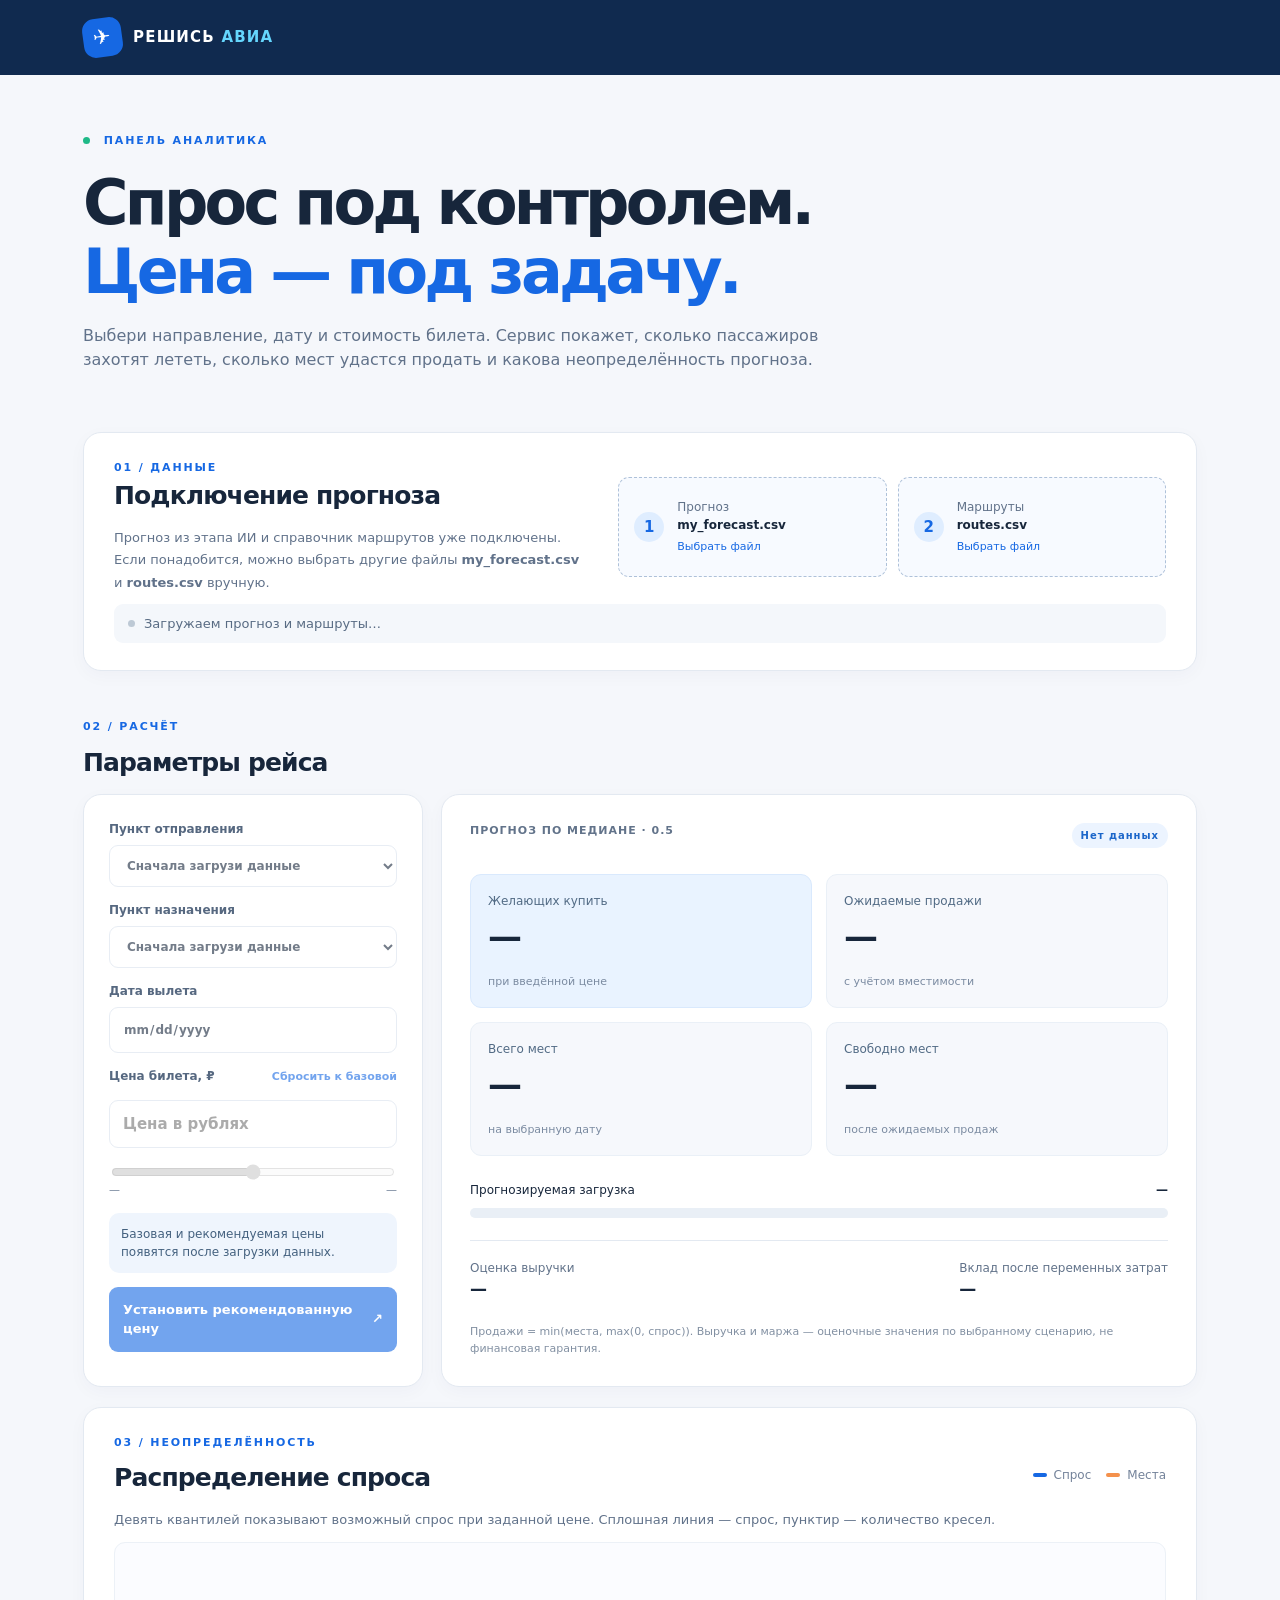
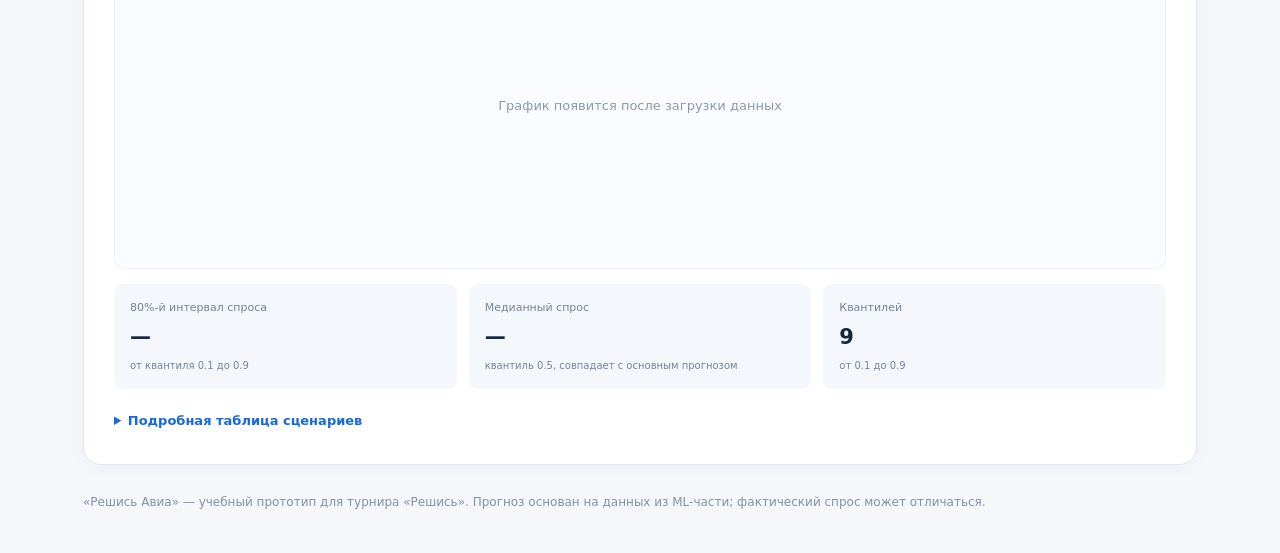
==== ЧДС_index.html @ 6caf4ee6 "Add files via upload" ====
<!doctype html>
<html lang="ru">
<head>
  <meta charset="utf-8">
  <meta name="viewport" content="width=device-width,initial-scale=1">
  <meta name="description" content="Решись Авиа — интерактивный прогноз спроса и продаж авиабилетов">
  <title>Решись Авиа · Динамическое ценообразование</title>
  <link rel="stylesheet" href="styles.css">
</head>
<body>
<header class="site-header">
  <div class="wrap head-inner">
    <a class="logo" href="#top" aria-label="Решись Авиа — главная"><span class="logo-icon">✈</span><span>РЕШИСЬ <strong>АВИА</strong></span></a>
  </div>
</header>
<main id="top" class="wrap">
  <section class="hero">
    <div class="eyebrow"><span class="dot"></span> ПАНЕЛЬ АНАЛИТИКА</div>
    <h1>Спрос под контролем.<br><span>Цена — под задачу.</span></h1>
    <p>Выбери направление, дату и стоимость билета. Сервис покажет, сколько пассажиров захотят лететь, сколько мест удастся продать и какова неопределённость прогноза.</p>
  </section>
  <section class="import-card" aria-labelledby="data-title">
    <div>
      <div class="section-kicker">01 / ДАННЫЕ</div>
      <h2 id="data-title">Подключение прогноза</h2>
      <p class="muted">Прогноз из этапа ИИ и справочник маршрутов уже подключены. Если понадобится, можно выбрать другие файлы <strong>my_forecast.csv</strong> и <strong>routes.csv</strong> вручную.</p>
    </div>
    <div class="upload-controls">
      <label class="upload" for="forecast-file"><span>1</span><span class="upload-text">Прогноз <strong>my_forecast.csv</strong><small id="forecast-name">Выбрать файл</small></span><input id="forecast-file" type="file" accept=".csv,text/csv"></label>
      <label class="upload" for="routes-file"><span>2</span><span class="upload-text">Маршруты <strong>routes.csv</strong><small id="routes-name">Выбрать файл</small></span><input id="routes-file" type="file" accept=".csv,text/csv"></label>
    </div>
    <div class="data-status" id="status" role="status" aria-live="polite"><span class="status-light"></span><span>Загружаем прогноз и маршруты…</span></div>
  </section>
  <section class="workspace" aria-labelledby="workspace-title">
    <div class="section-kicker">02 / РАСЧЁТ</div>
    <h2 id="workspace-title">Параметры рейса</h2>
    <div class="workspace-grid">
      <form id="flight-form" class="controls-card">
        <label>Пункт отправления<select id="departure" disabled><option>Сначала загрузи данные</option></select></label>
        <label>Пункт назначения<select id="destination" disabled><option>Сначала загрузи данные</option></select></label>
        <label>Дата вылета<input id="flight-date" type="date" disabled></label>
        <div class="price-heading"><label for="ticket-price">Цена билета, ₽</label><button type="button" class="text-btn" id="base-price-btn" disabled>Сбросить к базовой</button></div>
        <input id="ticket-price" type="number" min="0" step="100" placeholder="Цена в рублях" disabled>
        <input id="price-range" type="range" min="0" max="30000" step="100" disabled aria-label="Изменить цену билета">
        <div class="price-endpoints"><span id="price-min">—</span><span id="price-max">—</span></div>
        <div class="base-hint" id="base-hint">Базовая и рекомендуемая цены появятся после загрузки данных.</div>
        <button type="button" class="primary-btn" id="optimal-btn" disabled>Установить рекомендованную цену <span>↗</span></button>
      </form>
      <div class="results-panel">
        <div class="results-head"><span>ПРОГНОЗ ПО МЕДИАНЕ · 0.5</span><span class="results-tag" id="result-route">Нет данных</span></div>
        <div class="stat-grid">
          <div class="stat stat-strong"><span>Желающих купить</span><strong id="demand-value">—</strong><small>при введённой цене</small></div>
          <div class="stat"><span>Ожидаемые продажи</span><strong id="sales-value">—</strong><small>с учётом вместимости</small></div>
          <div class="stat"><span>Всего мест</span><strong id="seats-value">—</strong><small>на выбранную дату</small></div>
          <div class="stat"><span>Свободно мест</span><strong id="free-value">—</strong><small>после ожидаемых продаж</small></div>
        </div>
        <div class="occupancy"><div class="occupancy-label"><span>Прогнозируемая загрузка</span><strong id="occupancy-label">—</strong></div><div class="bar"><span id="occupancy-bar"></span></div></div>
        <div class="finance-row"><span>Оценка выручки <strong id="revenue-value">—</strong></span><span>Вклад после переменных затрат <strong id="profit-value">—</strong></span></div>
        <p class="fine-print">Продажи = min(места, max(0, спрос)). Выручка и маржа — оценочные значения по выбранному сценарию, не финансовая гарантия.</p>
      </div>
    </div>
  </section>
  <section class="chart-section" aria-labelledby="chart-title">
    <div class="chart-head"><div><div class="section-kicker">03 / НЕОПРЕДЕЛЁННОСТЬ</div><h2 id="chart-title">Распределение спроса</h2><p class="muted">Девять квантилей показывают возможный спрос при заданной цене. Сплошная линия — спрос, пунктир — количество кресел.</p></div><div class="legend"><span><i class="legend-blue"></i> Спрос</span><span><i class="legend-orange"></i> Места</span></div></div>
    <div class="chart-frame" id="chart" role="img" aria-label="График распределения спроса по квантилям"><div class="empty-chart">График появится после загрузки данных</div></div>
    <div class="bottom-grid"><div class="insight"><span>80%-й интервал спроса</span><strong id="interval-value">—</strong><small>от квантиля 0.1 до 0.9</small></div><div class="insight"><span>Медианный спрос</span><strong id="median-value">—</strong><small>квантиль 0.5, совпадает с основным прогнозом</small></div><div class="insight"><span>Квантилей</span><strong>9</strong><small>от 0.1 до 0.9</small></div></div>
    <details><summary>Подробная таблица сценариев</summary><div class="table-scroll"><table><thead><tr><th>Квантиль</th><th>Желающих</th><th>Ожидаемые продажи</th><th>Свободно мест</th></tr></thead><tbody id="scenario-rows"><tr><td colspan="4">Пока нет данных</td></tr></tbody></table></div></details>
  </section>
  <footer>«Решись Авиа» — учебный прототип для турнира «Решись». Прогноз основан на данных из ML-части; фактический спрос может отличаться.</footer>
</main>
<script type="module" src="app.mjs"></script>
</body></html>
---- styles.css ----
:root{color-scheme:light;--bg:#f5f7fb;--ink:#17263b;--muted:#61728a;--line:#e3e9f1;--blue:#1668e3;--cyan:#13a4e9;--orange:#f4914c;--white:#fff}
*{box-sizing:border-box}html{scroll-behavior:smooth}body{margin:0;background:var(--bg);color:var(--ink);font:15px/1.5 system-ui,-apple-system,"Segoe UI",Arial,sans-serif}.wrap{max-width:1170px;margin:0 auto;padding:0 28px}h1,h2,p{margin-top:0}h2{font-size:25px;letter-spacing:-.035em;margin-bottom:13px}button,input,select{font:inherit}button{cursor:pointer}button:disabled,select:disabled,input:disabled{cursor:not-allowed;opacity:.6}.site-header{background:#102a4f;color:white}.head-inner{height:75px;display:flex;align-items:center;justify-content:space-between}.logo{display:flex;gap:11px;align-items:center;font-weight:750;letter-spacing:.08em;text-decoration:none;color:white;font-size:15px}.logo strong{color:#65d6fd}.logo-icon{width:39px;height:39px;display:grid;place-items:center;background:var(--blue);border-radius:12px;font-size:21px;transform:rotate(-8deg)}.header-tag{border:1px solid #436383;border-radius:50px;padding:6px 13px;color:#d8e8fa;font-size:12px}.hero{padding:58px 0 44px}.eyebrow,.section-kicker{font-size:11px;color:var(--blue);font-weight:800;letter-spacing:.17em}.dot{display:inline-block;width:7px;height:7px;background:#1eb987;border-radius:50%;margin-right:8px}.hero h1{font-size:clamp(34px,5.3vw,62px);line-height:1.12;letter-spacing:-.06em;margin:18px 0}.hero h1 span{color:var(--blue)}.hero p{max-width:750px;color:var(--muted);font-size:16px}.import-card,.controls-card,.results-panel,.chart-section{background:white;border:1px solid var(--line);border-radius:18px;box-shadow:0 5px 18px rgba(21,47,91,.03)}.import-card{padding:27px 30px;display:grid;grid-template-columns:1fr 1.15fr;gap:10px 28px;align-items:center}.import-card p{font-size:13px;line-height:1.7;margin-bottom:0}.muted{color:var(--muted)}.upload-controls{display:grid;grid-template-columns:1fr 1fr;gap:11px}.upload{border:1px dashed #aec1d9;background:#f7faff;border-radius:11px;min-height:100px;display:flex;align-items:center;gap:13px;padding:15px;cursor:pointer}.upload:hover{background:#eef6ff;border-color:var(--blue)}.upload>span:first-child{border-radius:50%;background:#dfedff;color:var(--blue);font-weight:700;display:grid;place-items:center;width:30px;height:30px;flex:0 0 30px}.upload-text{font-size:12px;color:var(--muted)}.upload-text strong{display:block;color:var(--ink);font-size:12px}.upload-text small{display:block;font-size:11px;color:var(--blue);margin-top:5px;overflow-wrap:anywhere}.upload input{display:none}.data-status{grid-column:1/-1;color:#586b83;background:#f4f7fb;border-radius:9px;padding:10px 14px;font-size:13px;display:flex;align-items:center;gap:9px}.data-status.ok{color:#087b56;background:#eafbf3}.data-status.error{color:#aa392b;background:#fff0ee}.status-light{width:7px;height:7px;background:#bdc9d5;border-radius:50%;flex:0 0 auto}.data-status.ok .status-light{background:#18ac73}.data-status.error .status-light{background:#e55039}.workspace{padding-top:48px}.workspace h2{margin-top:8px}.workspace-grid{display:grid;grid-template-columns:340px 1fr;gap:18px}.controls-card{padding:25px;display:flex;flex-direction:column;gap:14px}.controls-card label{display:flex;flex-direction:column;gap:7px;color:#566880;font-size:12px;font-weight:650}.controls-card select,.controls-card input[type=date],.controls-card input[type=number]{width:100%;border:1px solid #d9e2ee;border-radius:9px;padding:12px 13px;background:#fff;color:var(--ink);font-weight:650;min-width:0}.controls-card select:focus-visible,.controls-card input:focus-visible,.primary-btn:focus-visible,.upload:focus-within{outline:3px solid #9cceff;outline-offset:2px}.price-heading{display:flex;justify-content:space-between;align-items:baseline;gap:10px}.text-btn{border:0;background:none;color:var(--blue);font-size:11px;font-weight:650;padding:0}.controls-card input[type=range]{accent-color:var(--blue)}.price-endpoints{display:flex;justify-content:space-between;color:#6c7e95;font-size:11px;margin-top:-14px}.base-hint{padding:12px;border-radius:10px;background:#eff5fd;color:#44617f;font-size:12px}.primary-btn{border:0;border-radius:9px;color:white;background:var(--blue);font-weight:700;padding:13px 14px;display:flex;align-items:center;justify-content:space-between;text-align:left;font-size:13px}.primary-btn:hover:not(:disabled){background:#0e4fb3}.results-panel{padding:28px;display:flex;flex-direction:column}.results-head{display:flex;justify-content:space-between;gap:12px;font-size:11px;font-weight:800;letter-spacing:.09em;color:#62738a;margin-bottom:26px}.results-tag{background:#ecf4ff;color:#1b66ca;border-radius:50px;padding:5px 9px;font-size:10px;white-space:nowrap}.stat-grid{display:grid;grid-template-columns:repeat(2,minmax(0,1fr));gap:14px}.stat{min-height:134px;background:#f6f8fc;border:1px solid #eaf0f7;border-radius:11px;padding:17px;display:flex;flex-direction:column}.stat-strong{background:#e9f3ff;border-color:#d9e9fd}.stat span{font-size:12px;color:#526b85}.stat strong{font-size:34px;letter-spacing:-.055em;margin-top:6px;line-height:1.2}.stat small{margin-top:auto;color:#7b8ba1;font-size:11px}.occupancy{margin-top:25px}.occupancy-label{display:flex;justify-content:space-between;font-size:12px;margin-bottom:9px}.occupancy-label strong{font-size:12px}.bar{height:10px;background:#e9eff6;overflow:hidden;border-radius:20px}.bar span{display:block;background:linear-gradient(90deg,#2673dc,#1ac1b6);height:100%;width:0;transition:width .2s}.finance-row{display:flex;justify-content:space-between;gap:20px;margin-top:22px;padding-top:18px;border-top:1px solid var(--line);font-size:12px;color:#62738a}.finance-row span{display:flex;flex-direction:column}.finance-row strong{font-size:17px;color:var(--ink)}.fine-print{font-size:11px;line-height:1.6;color:#8290a2;margin:20px 0 0}.chart-section{padding:27px 30px;margin-top:20px}.chart-head{display:flex;align-items:flex-start;justify-content:space-between;gap:20px}.chart-head h2{margin-top:8px}.chart-head p{font-size:13px}.legend{display:flex;gap:15px;white-space:nowrap;font-size:12px;color:#74839a;margin-top:31px}.legend span{display:flex;align-items:center;gap:7px}.legend i{width:14px;height:4px;border-radius:9px;display:inline-block}.legend-blue{background:var(--blue)}.legend-orange{background:var(--orange)}.chart-frame{min-height:325px;background:#fbfcff;border:1px solid #ecf1f7;border-radius:11px;overflow:hidden}.chart-frame svg{display:block;width:100%;height:auto}.empty-chart{display:grid;place-items:center;min-height:325px;color:#8a98ad;font-size:13px}.bottom-grid{display:grid;grid-template-columns:repeat(3,1fr);gap:12px;margin-top:15px}.insight{background:#f4f8fd;border-radius:9px;padding:16px}.insight span,.insight small{display:block;font-size:11px;color:#73839a}.insight strong{display:block;font-size:21px;letter-spacing:-.035em;margin:5px 0}.insight small{font-size:10px}details{margin-top:16px}summary{cursor:pointer;font-size:13px;color:var(--blue);font-weight:650;padding:6px 0}.table-scroll{overflow:auto;margin-top:12px}table{width:100%;border-collapse:collapse;text-align:left;font-size:13px}th{color:#71829a;background:#f4f7fb;font-size:11px}td,th{padding:12px;border-bottom:1px solid var(--line)}tbody tr:nth-child(5){background:#edf6ff;font-weight:750}footer{font-size:12px;color:#8291a8;padding:28px 0 42px}@media(max-width:860px){.import-card{grid-template-columns:1fr}.workspace-grid{grid-template-columns:1fr}.upload-controls{grid-template-columns:1fr 1fr}}@media(max-width:600px){.wrap{padding:0 16px}.head-inner{height:63px}.header-tag{display:none}.hero{padding:40px 0 32px}.hero p{font-size:14px}.import-card,.chart-section{padding:20px}.upload-controls{grid-template-columns:1fr}.stat-grid{gap:9px}.results-panel{padding:20px}.chart-head{display:block}.legend{margin:10px 0 16px}.bottom-grid{grid-template-columns:1fr}.finance-row{flex-direction:column;gap:7px}}
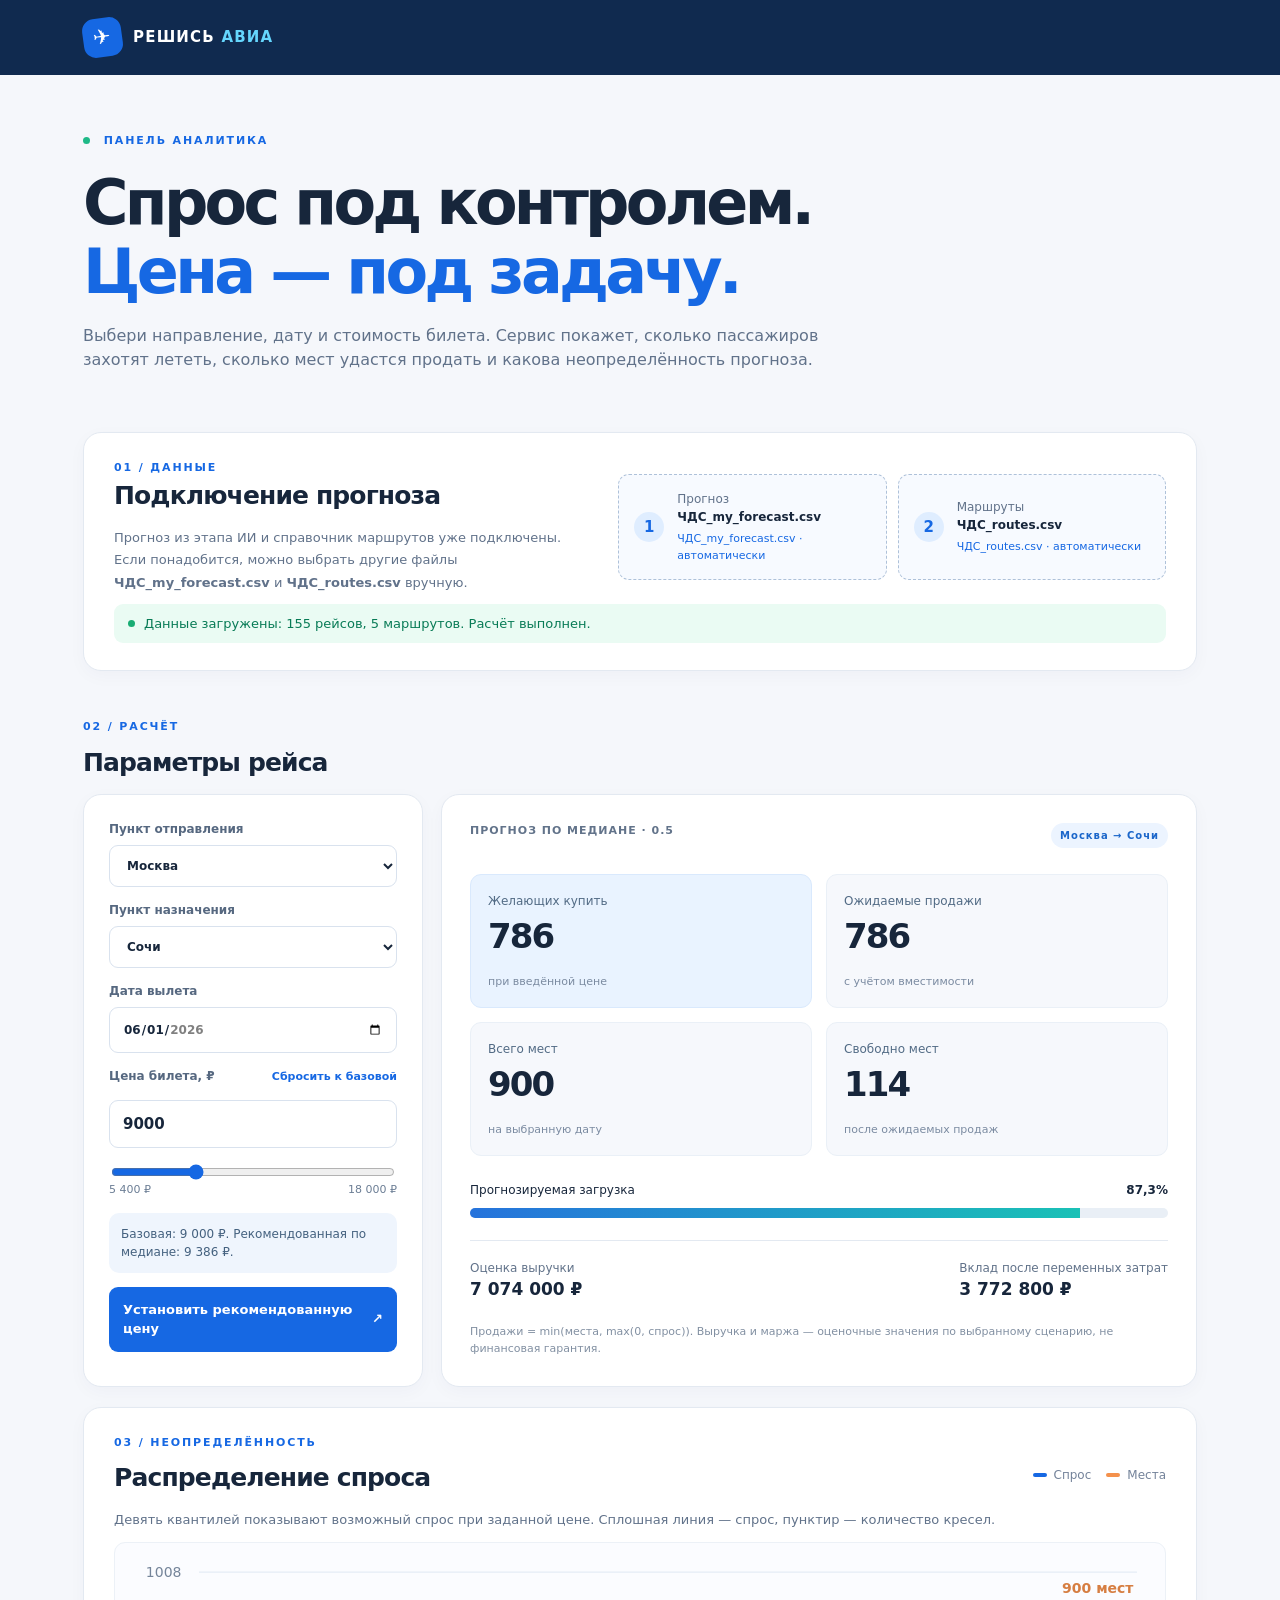
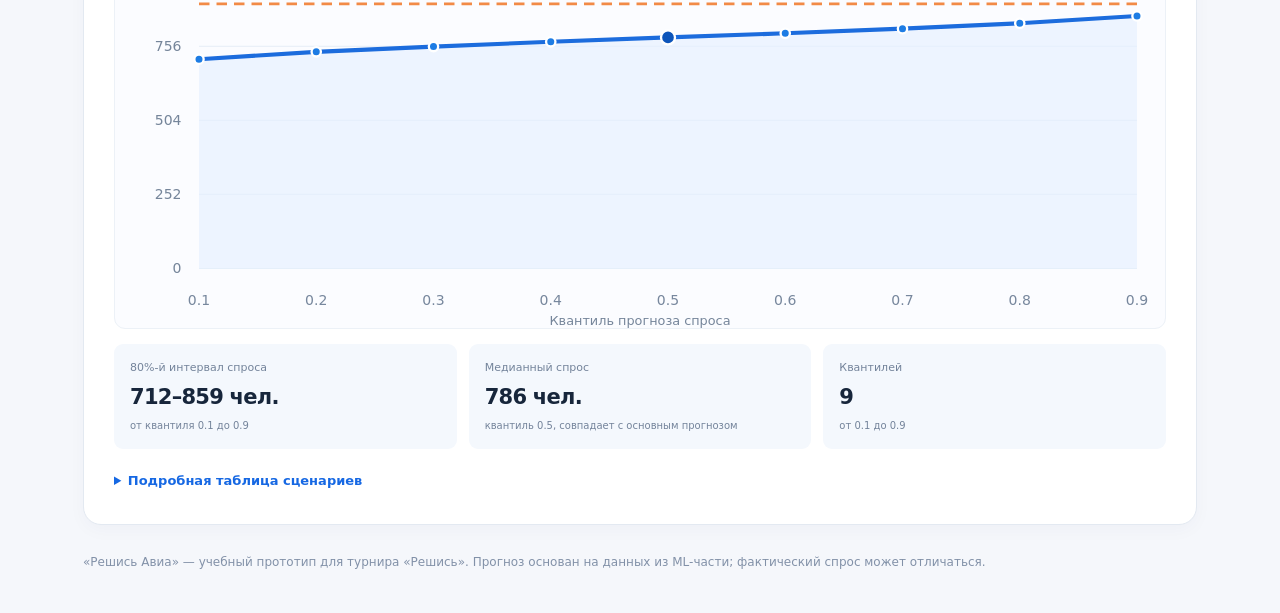
==== commit 433f4659: "Add files via upload" ====
--- a/ЧДС_index.html
+++ b/ЧДС_index.html
@@ -5,7 +5,7 @@
   <meta name="viewport" content="width=device-width,initial-scale=1">
   <meta name="description" content="Решись Авиа — интерактивный прогноз спроса и продаж авиабилетов">
   <title>Решись Авиа · Динамическое ценообразование</title>
-  <link rel="stylesheet" href="styles.css">
+  <link rel="stylesheet" href="ЧДС_styles.css">
 </head>
 <body>
 <header class="site-header">
@@ -23,11 +23,11 @@
     <div>
       <div class="section-kicker">01 / ДАННЫЕ</div>
       <h2 id="data-title">Подключение прогноза</h2>
-      <p class="muted">Прогноз из этапа ИИ и справочник маршрутов уже подключены. Если понадобится, можно выбрать другие файлы <strong>my_forecast.csv</strong> и <strong>routes.csv</strong> вручную.</p>
+      <p class="muted">Прогноз из этапа ИИ и справочник маршрутов уже подключены. Если понадобится, можно выбрать другие файлы <strong>ЧДС_my_forecast.csv</strong> и <strong>ЧДС_routes.csv</strong> вручную.</p>
     </div>
     <div class="upload-controls">
-      <label class="upload" for="forecast-file"><span>1</span><span class="upload-text">Прогноз <strong>my_forecast.csv</strong><small id="forecast-name">Выбрать файл</small></span><input id="forecast-file" type="file" accept=".csv,text/csv"></label>
-      <label class="upload" for="routes-file"><span>2</span><span class="upload-text">Маршруты <strong>routes.csv</strong><small id="routes-name">Выбрать файл</small></span><input id="routes-file" type="file" accept=".csv,text/csv"></label>
+      <label class="upload" for="forecast-file"><span>1</span><span class="upload-text">Прогноз <strong>ЧДС_my_forecast.csv</strong><small id="forecast-name">Выбрать файл</small></span><input id="forecast-file" type="file" accept=".csv,text/csv"></label>
+      <label class="upload" for="routes-file"><span>2</span><span class="upload-text">Маршруты <strong>ЧДС_routes.csv</strong><small id="routes-name">Выбрать файл</small></span><input id="routes-file" type="file" accept=".csv,text/csv"></label>
     </div>
     <div class="data-status" id="status" role="status" aria-live="polite"><span class="status-light"></span><span>Загружаем прогноз и маршруты…</span></div>
   </section>
@@ -68,5 +68,5 @@
   </section>
   <footer>«Решись Авиа» — учебный прототип для турнира «Решись». Прогноз основан на данных из ML-части; фактический спрос может отличаться.</footer>
 </main>
-<script type="module" src="app.mjs"></script>
+<script type="module" src="ЧДС_app.mjs"></script>
 </body></html>
--- a/ЧДС_styles.css
+++ b/ЧДС_styles.css
@@ -0,0 +1,2 @@
+:root{color-scheme:light;--bg:#f5f7fb;--ink:#17263b;--muted:#61728a;--line:#e3e9f1;--blue:#1668e3;--cyan:#13a4e9;--orange:#f4914c;--white:#fff}
+*{box-sizing:border-box}html{scroll-behavior:smooth}body{margin:0;background:var(--bg);color:var(--ink);font:15px/1.5 system-ui,-apple-system,"Segoe UI",Arial,sans-serif}.wrap{max-width:1170px;margin:0 auto;padding:0 28px}h1,h2,p{margin-top:0}h2{font-size:25px;letter-spacing:-.035em;margin-bottom:13px}button,input,select{font:inherit}button{cursor:pointer}button:disabled,select:disabled,input:disabled{cursor:not-allowed;opacity:.6}.site-header{background:#102a4f;color:white}.head-inner{height:75px;display:flex;align-items:center;justify-content:space-between}.logo{display:flex;gap:11px;align-items:center;font-weight:750;letter-spacing:.08em;text-decoration:none;color:white;font-size:15px}.logo strong{color:#65d6fd}.logo-icon{width:39px;height:39px;display:grid;place-items:center;background:var(--blue);border-radius:12px;font-size:21px;transform:rotate(-8deg)}.header-tag{border:1px solid #436383;border-radius:50px;padding:6px 13px;color:#d8e8fa;font-size:12px}.hero{padding:58px 0 44px}.eyebrow,.section-kicker{font-size:11px;color:var(--blue);font-weight:800;letter-spacing:.17em}.dot{display:inline-block;width:7px;height:7px;background:#1eb987;border-radius:50%;margin-right:8px}.hero h1{font-size:clamp(34px,5.3vw,62px);line-height:1.12;letter-spacing:-.06em;margin:18px 0}.hero h1 span{color:var(--blue)}.hero p{max-width:750px;color:var(--muted);font-size:16px}.import-card,.controls-card,.results-panel,.chart-section{background:white;border:1px solid var(--line);border-radius:18px;box-shadow:0 5px 18px rgba(21,47,91,.03)}.import-card{padding:27px 30px;display:grid;grid-template-columns:1fr 1.15fr;gap:10px 28px;align-items:center}.import-card p{font-size:13px;line-height:1.7;margin-bottom:0}.muted{color:var(--muted)}.upload-controls{display:grid;grid-template-columns:1fr 1fr;gap:11px}.upload{border:1px dashed #aec1d9;background:#f7faff;border-radius:11px;min-height:100px;display:flex;align-items:center;gap:13px;padding:15px;cursor:pointer}.upload:hover{background:#eef6ff;border-color:var(--blue)}.upload>span:first-child{border-radius:50%;background:#dfedff;color:var(--blue);font-weight:700;display:grid;place-items:center;width:30px;height:30px;flex:0 0 30px}.upload-text{font-size:12px;color:var(--muted)}.upload-text strong{display:block;color:var(--ink);font-size:12px}.upload-text small{display:block;font-size:11px;color:var(--blue);margin-top:5px;overflow-wrap:anywhere}.upload input{display:none}.data-status{grid-column:1/-1;color:#586b83;background:#f4f7fb;border-radius:9px;padding:10px 14px;font-size:13px;display:flex;align-items:center;gap:9px}.data-status.ok{color:#087b56;background:#eafbf3}.data-status.error{color:#aa392b;background:#fff0ee}.status-light{width:7px;height:7px;background:#bdc9d5;border-radius:50%;flex:0 0 auto}.data-status.ok .status-light{background:#18ac73}.data-status.error .status-light{background:#e55039}.workspace{padding-top:48px}.workspace h2{margin-top:8px}.workspace-grid{display:grid;grid-template-columns:340px 1fr;gap:18px}.controls-card{padding:25px;display:flex;flex-direction:column;gap:14px}.controls-card label{display:flex;flex-direction:column;gap:7px;color:#566880;font-size:12px;font-weight:650}.controls-card select,.controls-card input[type=date],.controls-card input[type=number]{width:100%;border:1px solid #d9e2ee;border-radius:9px;padding:12px 13px;background:#fff;color:var(--ink);font-weight:650;min-width:0}.controls-card select:focus-visible,.controls-card input:focus-visible,.primary-btn:focus-visible,.upload:focus-within{outline:3px solid #9cceff;outline-offset:2px}.price-heading{display:flex;justify-content:space-between;align-items:baseline;gap:10px}.text-btn{border:0;background:none;color:var(--blue);font-size:11px;font-weight:650;padding:0}.controls-card input[type=range]{accent-color:var(--blue)}.price-endpoints{display:flex;justify-content:space-between;color:#6c7e95;font-size:11px;margin-top:-14px}.base-hint{padding:12px;border-radius:10px;background:#eff5fd;color:#44617f;font-size:12px}.primary-btn{border:0;border-radius:9px;color:white;background:var(--blue);font-weight:700;padding:13px 14px;display:flex;align-items:center;justify-content:space-between;text-align:left;font-size:13px}.primary-btn:hover:not(:disabled){background:#0e4fb3}.results-panel{padding:28px;display:flex;flex-direction:column}.results-head{display:flex;justify-content:space-between;gap:12px;font-size:11px;font-weight:800;letter-spacing:.09em;color:#62738a;margin-bottom:26px}.results-tag{background:#ecf4ff;color:#1b66ca;border-radius:50px;padding:5px 9px;font-size:10px;white-space:nowrap}.stat-grid{display:grid;grid-template-columns:repeat(2,minmax(0,1fr));gap:14px}.stat{min-height:134px;background:#f6f8fc;border:1px solid #eaf0f7;border-radius:11px;padding:17px;display:flex;flex-direction:column}.stat-strong{background:#e9f3ff;border-color:#d9e9fd}.stat span{font-size:12px;color:#526b85}.stat strong{font-size:34px;letter-spacing:-.055em;margin-top:6px;line-height:1.2}.stat small{margin-top:auto;color:#7b8ba1;font-size:11px}.occupancy{margin-top:25px}.occupancy-label{display:flex;justify-content:space-between;font-size:12px;margin-bottom:9px}.occupancy-label strong{font-size:12px}.bar{height:10px;background:#e9eff6;overflow:hidden;border-radius:20px}.bar span{display:block;background:linear-gradient(90deg,#2673dc,#1ac1b6);height:100%;width:0;transition:width .2s}.finance-row{display:flex;justify-content:space-between;gap:20px;margin-top:22px;padding-top:18px;border-top:1px solid var(--line);font-size:12px;color:#62738a}.finance-row span{display:flex;flex-direction:column}.finance-row strong{font-size:17px;color:var(--ink)}.fine-print{font-size:11px;line-height:1.6;color:#8290a2;margin:20px 0 0}.chart-section{padding:27px 30px;margin-top:20px}.chart-head{display:flex;align-items:flex-start;justify-content:space-between;gap:20px}.chart-head h2{margin-top:8px}.chart-head p{font-size:13px}.legend{display:flex;gap:15px;white-space:nowrap;font-size:12px;color:#74839a;margin-top:31px}.legend span{display:flex;align-items:center;gap:7px}.legend i{width:14px;height:4px;border-radius:9px;display:inline-block}.legend-blue{background:var(--blue)}.legend-orange{background:var(--orange)}.chart-frame{min-height:325px;background:#fbfcff;border:1px solid #ecf1f7;border-radius:11px;overflow:hidden}.chart-frame svg{display:block;width:100%;height:auto}.empty-chart{display:grid;place-items:center;min-height:325px;color:#8a98ad;font-size:13px}.bottom-grid{display:grid;grid-template-columns:repeat(3,1fr);gap:12px;margin-top:15px}.insight{background:#f4f8fd;border-radius:9px;padding:16px}.insight span,.insight small{display:block;font-size:11px;color:#73839a}.insight strong{display:block;font-size:21px;letter-spacing:-.035em;margin:5px 0}.insight small{font-size:10px}details{margin-top:16px}summary{cursor:pointer;font-size:13px;color:var(--blue);font-weight:650;padding:6px 0}.table-scroll{overflow:auto;margin-top:12px}table{width:100%;border-collapse:collapse;text-align:left;font-size:13px}th{color:#71829a;background:#f4f7fb;font-size:11px}td,th{padding:12px;border-bottom:1px solid var(--line)}tbody tr:nth-child(5){background:#edf6ff;font-weight:750}footer{font-size:12px;color:#8291a8;padding:28px 0 42px}@media(max-width:860px){.import-card{grid-template-columns:1fr}.workspace-grid{grid-template-columns:1fr}.upload-controls{grid-template-columns:1fr 1fr}}@media(max-width:600px){.wrap{padding:0 16px}.head-inner{height:63px}.header-tag{display:none}.hero{padding:40px 0 32px}.hero p{font-size:14px}.import-card,.chart-section{padding:20px}.upload-controls{grid-template-columns:1fr}.stat-grid{gap:9px}.results-panel{padding:20px}.chart-head{display:block}.legend{margin:10px 0 16px}.bottom-grid{grid-template-columns:1fr}.finance-row{flex-direction:column;gap:7px}}
